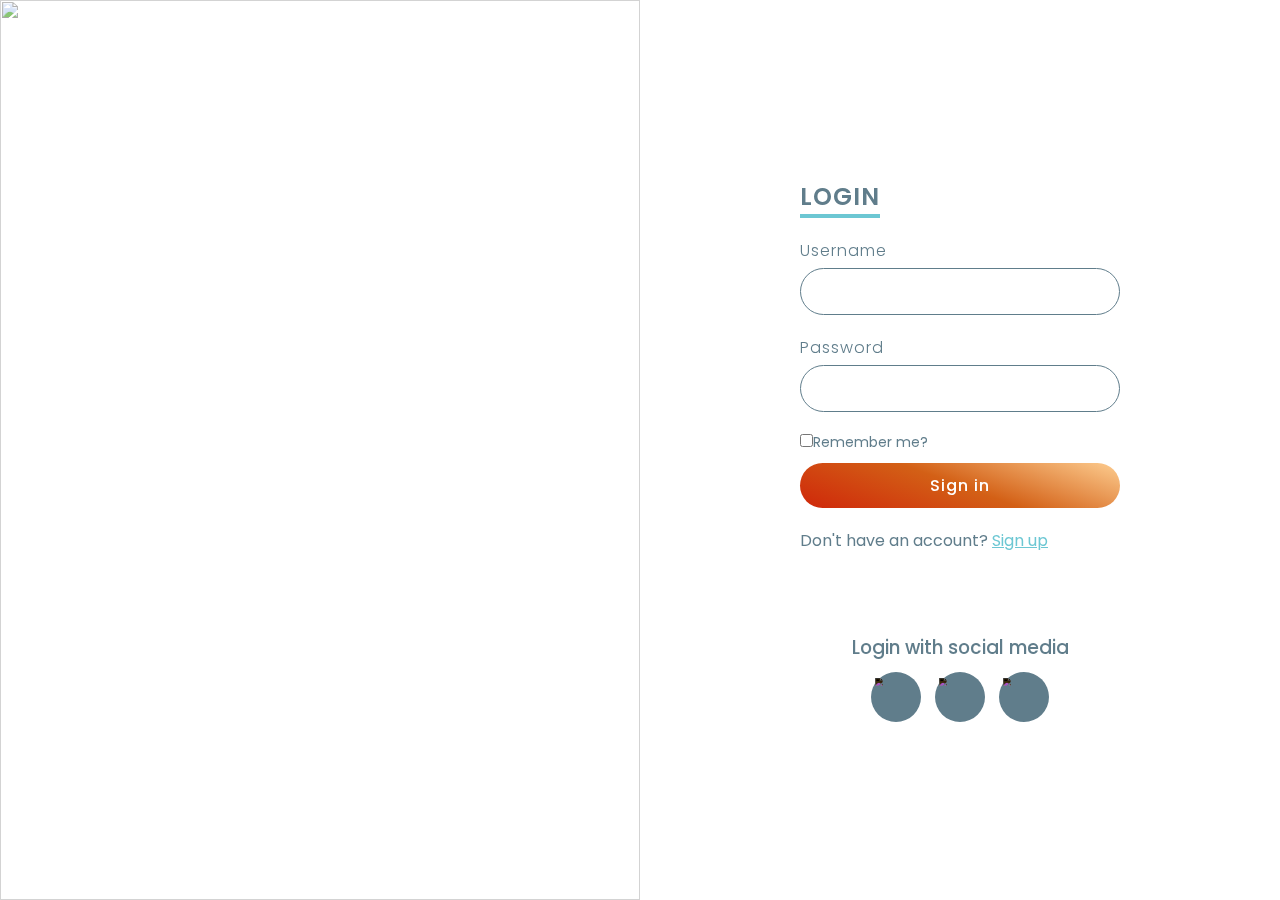
==== index.html @ d20ad7ce "Add files via upload" ====
<!DOCTYPE html>
<html lang="en">
<head>
    <meta charset="UTF-8">
    <meta http-equiv="X-UA-Compatible" content="IE=edge">
    <meta name="viewport" content="width=device-width, initial-scale=1.0">
    <title>FullScreen Responsive Login</title>
    <link rel="stylesheet" href="style.css">
</head>
<body>
    <section>
        <div class="imgBx">
            <img src="img/bg.jpg">
        </div>
        <div class="contentBx">
            <div class="formBx">
                <h2>Login</h2>
                <form action="">
                    <div class="inputBx">
                        <span>Username</span>
                        <input type="text">
                    </div>
                    <div class="inputBx">
                        <span>Password</span>
                        <input type="password">
                    </div>
                    <div class="remember">
                        <label><input type="checkbox">Remember me?</label>
                    </div>
                    <div class="inputBx">
                
                        <input type="submit" value="Sign in">
                    </div>
                    <div class="inputBx">
                        <p>Don't have an account? <a href="">Sign up</a></p>    
                    </div>
                </form>
                <h3>Login with social media</h3>
                <ul class="sci">
                    <li><img src="facebook.png"></li>
                    <li><img src="twitter.png"></li>
                    <li><img src="instagram.png"></li>
                </ul>
            </div>
        </div>
    </section>
</body>
</html>
---- style.css ----
@import url("https://fonts.googleapis.com/css?family=Poppins&display=swap");

* {
    margin: 0;
    padding: 0;
    box-sizing: border-box;
    font-family: 'Poppins', sans-serif;
}

section
{
    position: relative;
    width:100%;
    height: 100vh;
    display: flex;
}
section .imgBx{
    position: relative;
    width: 50%;
    height: 100%;
}
section .imgBx:before{

    content: '';
    position: absolute;
    top: 0;
    left: 0;
    width: 100%;
    height: 100%;
    /*background: linear-gradient(225deg,#e91e63,#03a9f4);*/
    z-index: 1;
    mix-blend-mode: screen;
}

section .imgBx img{
    position: absolute;
    top: 0;
    left: 0;
    width: 100%;
    height: 100%;
    opacity: 0.7;
    object-fit: cover;
}

section .contentBx {
    display: flex;
    justify-content: center;
    align-items: center;
    width: 50%;
    height: 100%;
}
section .contentBx .formBx{
    width: 50%;
}

section .contentBx .formBx h2{
    color: #607d8b;
    font-weight: 600;
    font-size: 1.5em;
    text-transform: uppercase;
    margin-bottom: 20px;
    border-bottom: 4px solid #6cc7d3;
    display: inline-block;
    letter-spacing: 1px;
}

section .contentBx .formBx .inputBx{
    margin-bottom: 20px;
}
section .contentBx .formBx .inputBx span{
    font-size: 16px;
    margin-bottom: 5px;
    display: inline-block;
    color: #607d8b;
    font-weight: 300;
    font-size: 16px;
    letter-spacing: 1px;
}

section .contentBx .formBx .inputBx input{
    width: 100%;
    padding: 10px 20px;
    outline: none;
    font-weight: 400;
    border: 1px solid #607d8b;
    font-size: 16px;
    letter-spacing: 1px;
    color: #607d8b;
    background: transparent;
    border-radius: 30px;
}
section .contentBx .formBx .inputBx input[type="submit"] {
/*    background: #ff4584;*/
	 /*background: linear-gradient(250deg, #009e96,#037c7c,#a6f7f0);*/
	 background: linear-gradient(200deg, #fdcd90,#d36016,#cf270a);

	 /*background: linear-gradient(250deg, #e34ebc,#a06bbb,#ecdaf4);*/
    color: #fff;
    outline: none;
    border: none;
    font-weight: 500;
    cursor: pointer;
}
section .contentBx .formBx .inputBx input[type="submit"]:hover {
    /*background: #f53677;*/
    background: linear-gradient(225deg, #5c6670,#54b2ba,#f5f2f3);
    
}

section .contentBx .formBx .remember {
    margin-bottom: 10px;
    color: #607d8b;
    font-weight: 400;
    font-size: 14px;
}

section .contentBx .formBx .inputBx p {
    color: #607d8b;
}

section .contentBx .formBx .inputBx p a {
    color: #6cc7d3;
}

section .contentBx .formBx h3 {
    color: #607d8b;
    text-align: center;
    margin: 80px 0 10px;
    font-weight: 500;
}


section .contentBx .formBx .sci {
    display: flex;
    justify-content: center;
    align-items: center;
}

section .contentBx .formBx .sci li {

    list-style: none;
    width: 50px;
    height: 50px;
    justify-content: center;
    align-items: center;
    background: #607d8b;
    border-radius: 50%;
    margin:  0 7px;
    cursor: pointer;
}

section .contentBx .formBx .sci li:hover {
    background: #ff4584;
}

section .contentBx .formBx .sci li img {
    transform: scale(0.5);
    filter: invert(1);
}

@media (max-width: 768px)
{
    section .imgBx {
        position: absolute;
        top: 0;
        left: 0;
        width: 100%;
        height: 100%;
    }

    section .contentBx {
        display: flex;
        justify-content: center;
        align-items: center;
        width: 100%;
        height: 100%;
        z-index: 1;
    }
    section .contentBx .formBx {
        width: 100%;
        padding: 40px;
        background: rgb(255 255 255/0.9);
        margin: 50px;
    }
    section .contentBx .formBx h3 {
        color: #607d8b;
        text-align: center;
        margin: 30px 0 10px;
        font-weight: 500;
    }
}
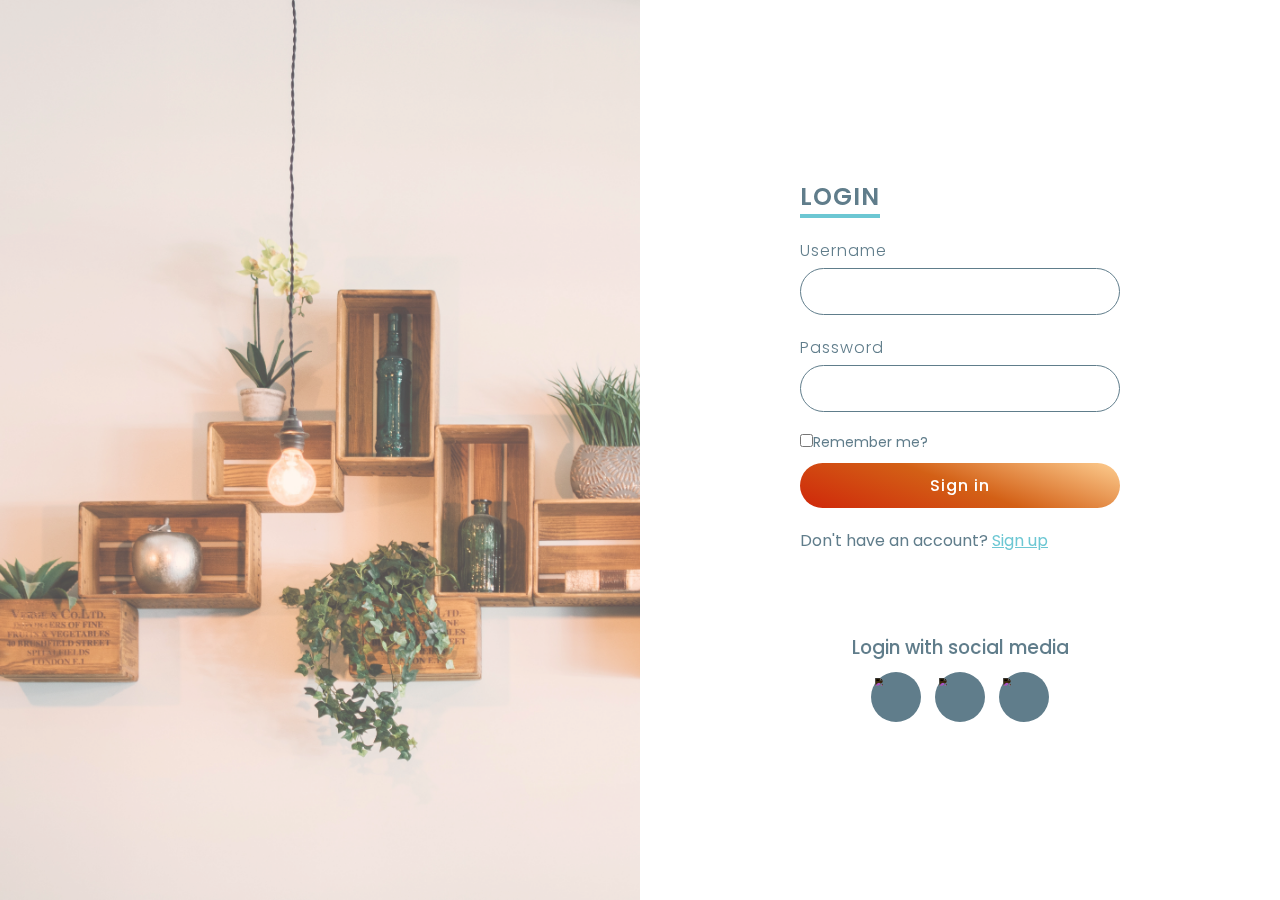
==== commit bdb268a2: "Update index.html" ====
--- a/index.html
+++ b/index.html
@@ -10,7 +10,7 @@
 <body>
     <section>
         <div class="imgBx">
-            <img src="img/bg.jpg">
+            <img src="/bg.jpg">
         </div>
         <div class="contentBx">
             <div class="formBx">
@@ -45,4 +45,4 @@
         </div>
     </section>
 </body>
-</html>+</html>
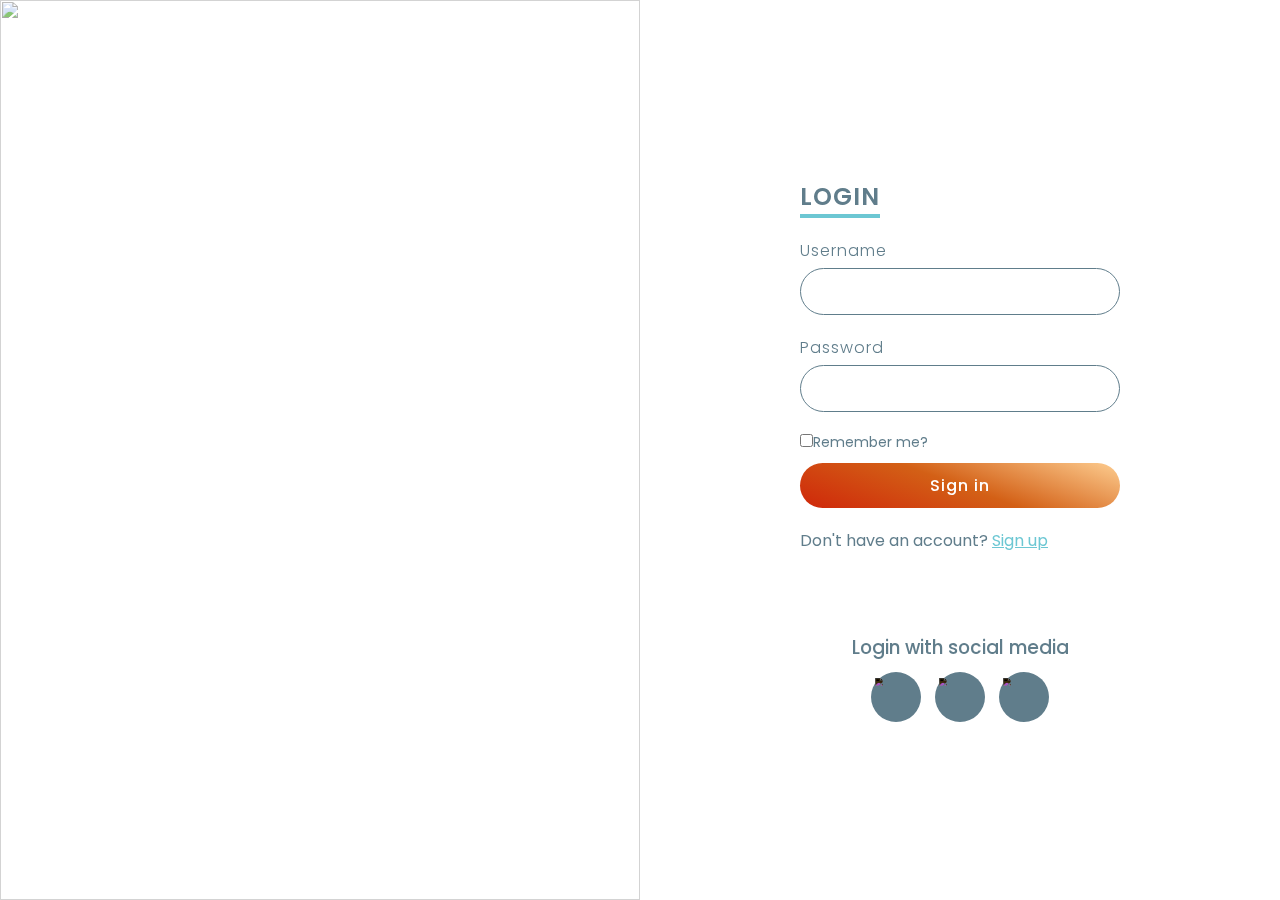
==== commit f6545bee: "Update index.html" ====
--- a/index.html
+++ b/index.html
@@ -10,7 +10,7 @@
 <body>
     <section>
         <div class="imgBx">
-            <img src="/bg.jpg">
+            <img src="/Car-Rental/bg.jpg">
         </div>
         <div class="contentBx">
             <div class="formBx">
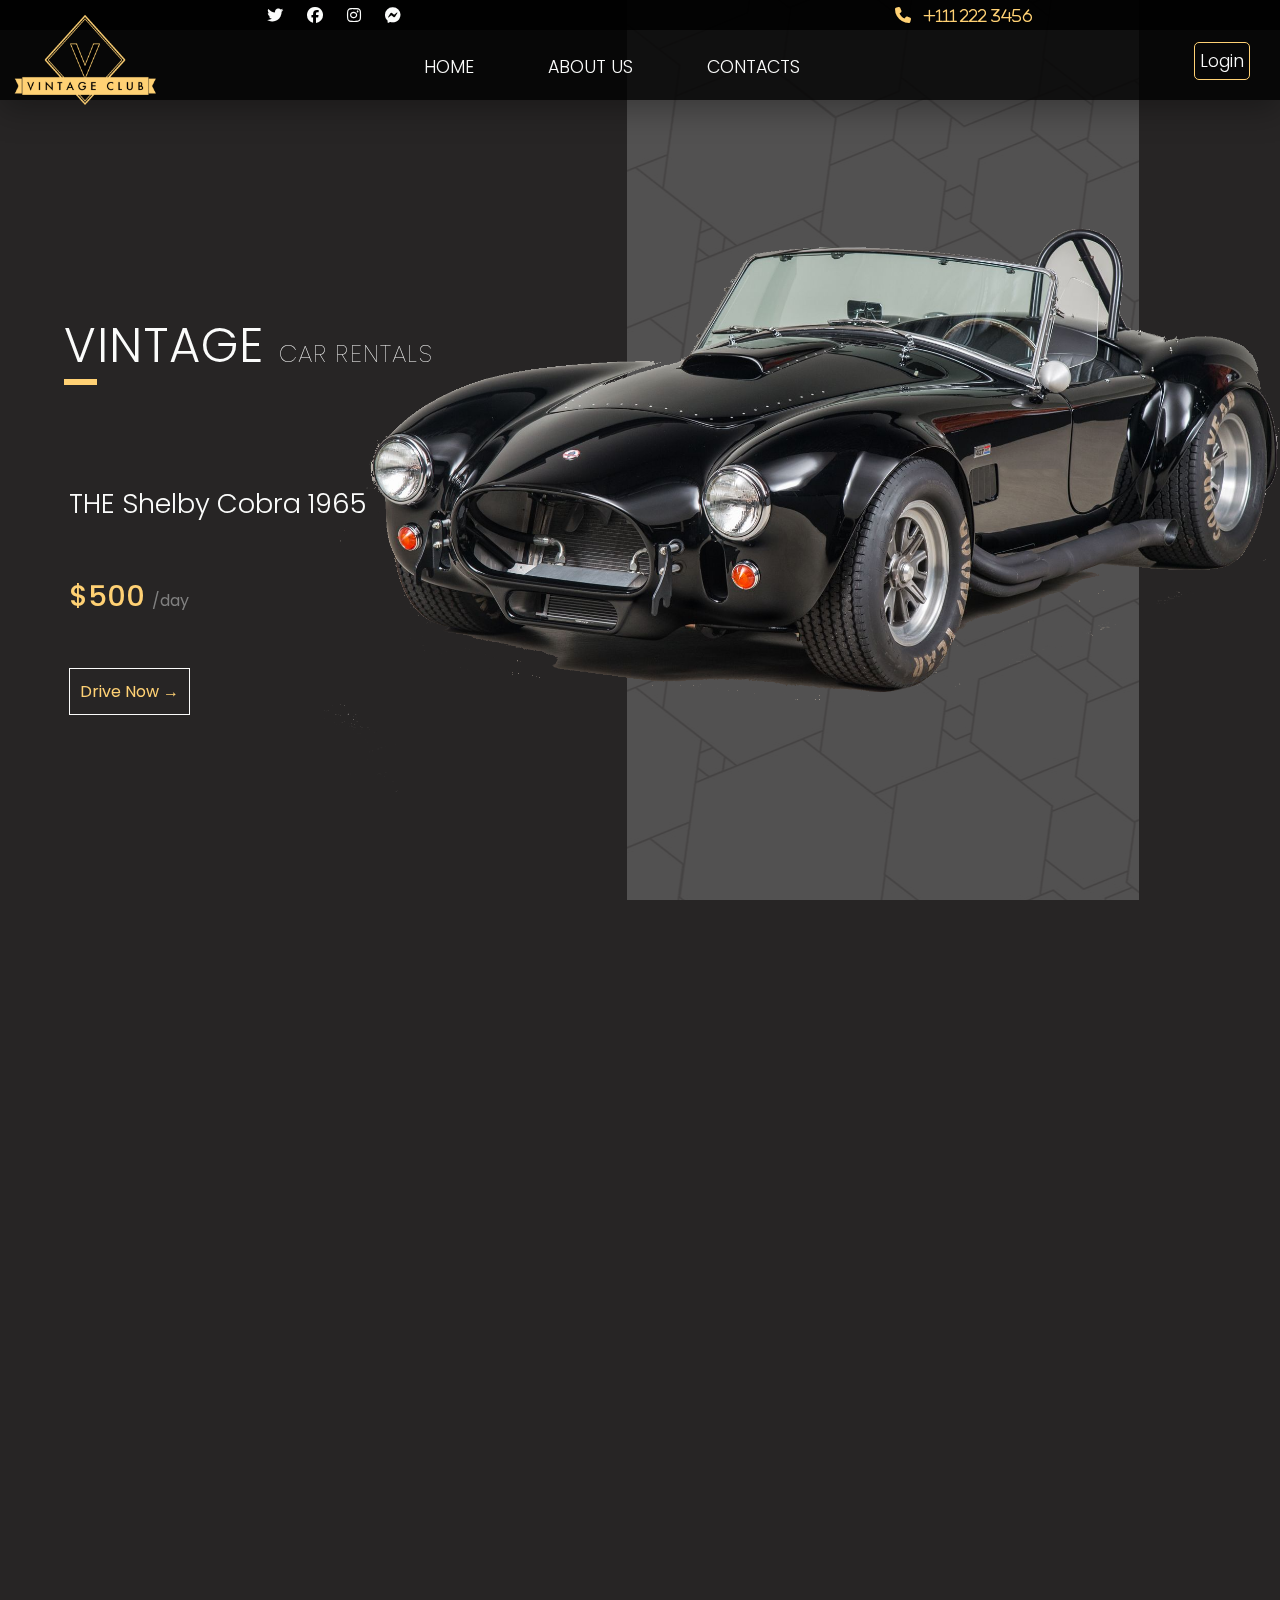
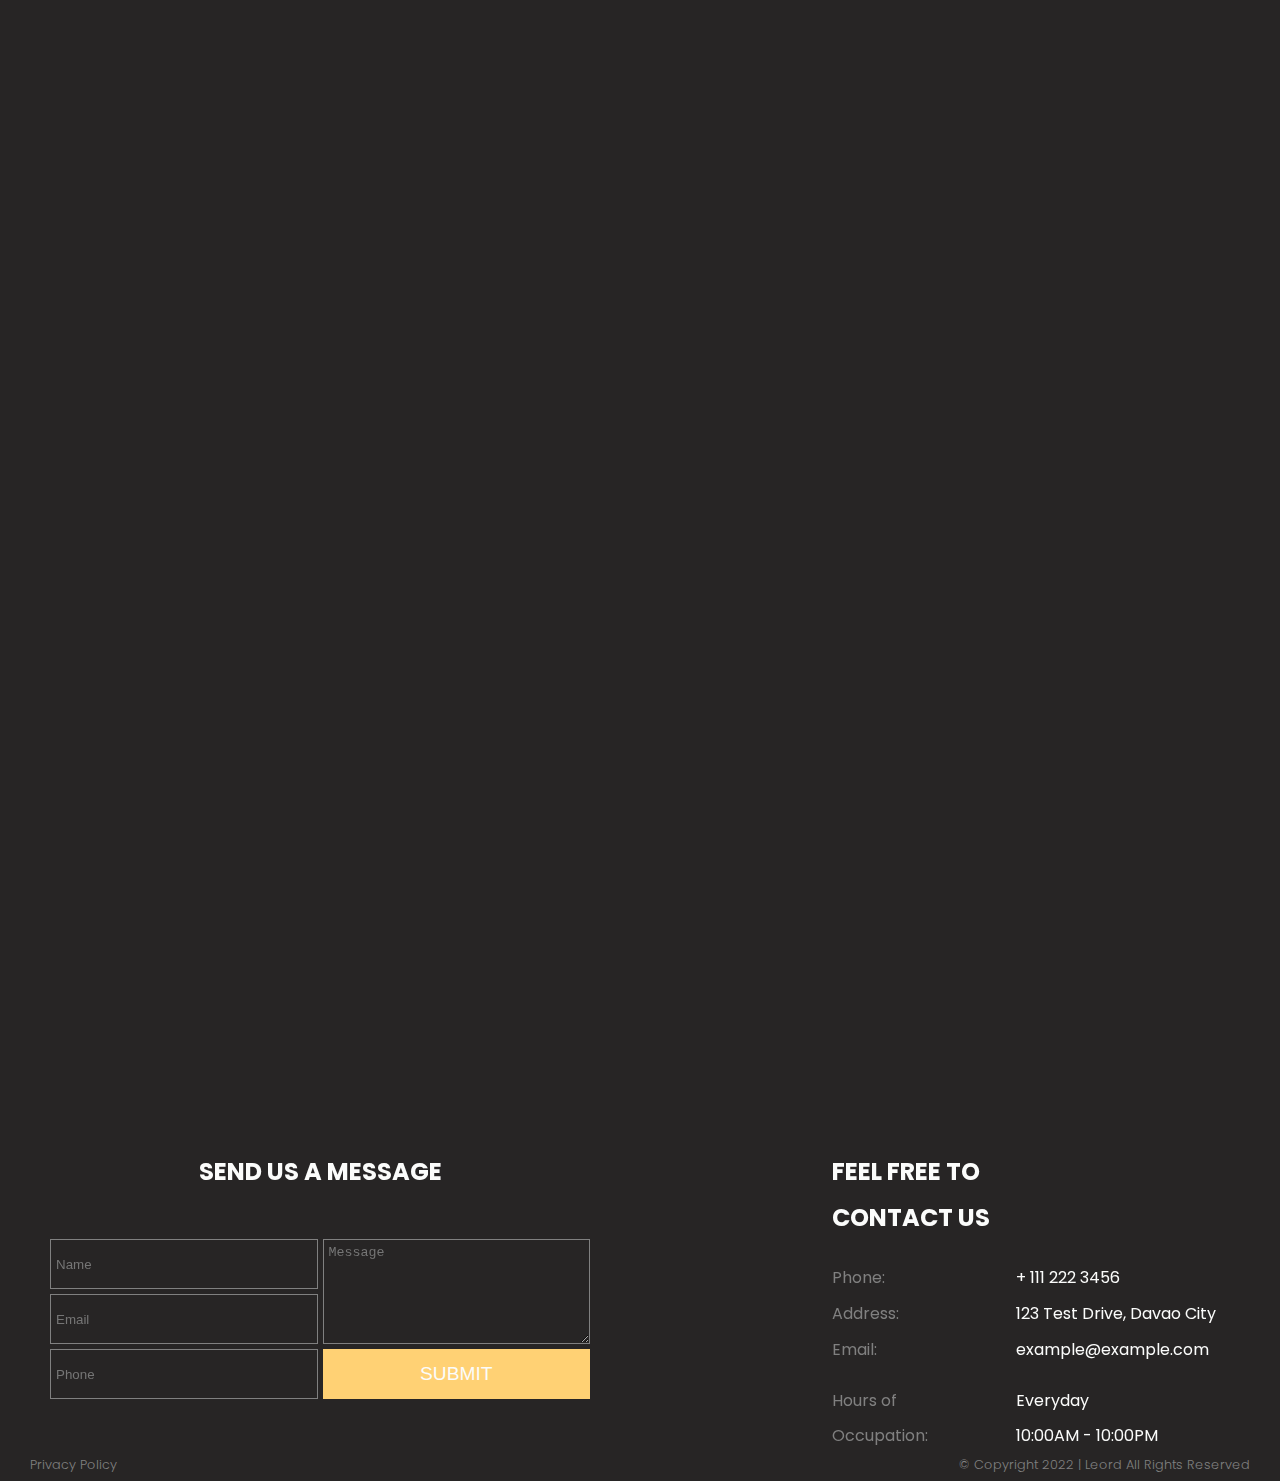
==== commit 5328e851: "My Car Rental Website" ====
--- a/index.html
+++ b/index.html
@@ -1,48 +1,279 @@
-<!DOCTYPE html>
-<html lang="en">
-<head>
-    <meta charset="UTF-8">
-    <meta http-equiv="X-UA-Compatible" content="IE=edge">
-    <meta name="viewport" content="width=device-width, initial-scale=1.0">
-    <title>FullScreen Responsive Login</title>
-    <link rel="stylesheet" href="style.css">
-</head>
-<body>
-    <section>
-        <div class="imgBx">
-            <img src="/Car-Rental/bg.jpg">
-        </div>
-        <div class="contentBx">
-            <div class="formBx">
-                <h2>Login</h2>
-                <form action="">
-                    <div class="inputBx">
-                        <span>Username</span>
-                        <input type="text">
-                    </div>
-                    <div class="inputBx">
-                        <span>Password</span>
-                        <input type="password">
-                    </div>
-                    <div class="remember">
-                        <label><input type="checkbox">Remember me?</label>
-                    </div>
-                    <div class="inputBx">
-                
-                        <input type="submit" value="Sign in">
-                    </div>
-                    <div class="inputBx">
-                        <p>Don't have an account? <a href="">Sign up</a></p>    
-                    </div>
-                </form>
-                <h3>Login with social media</h3>
-                <ul class="sci">
-                    <li><img src="facebook.png"></li>
-                    <li><img src="twitter.png"></li>
-                    <li><img src="instagram.png"></li>
-                </ul>
-            </div>
-        </div>
-    </section>
-</body>
-</html>
+<!DOCTYPE html>
+<html lang="en">
+<head>
+	<meta charset="UTF-8">
+	<meta name="viewport" content="width=device-width, initial-scale=1.0">
+	<title>Vintage Car Rentals</title>
+
+	<link rel="stylesheet" href="https://cdnjs.cloudflare.com/ajax/libs/font-awesome/6.1.1/css/all.min.css">
+	 <!-- Link Swiper's CSS -->
+	 <link
+	 rel="stylesheet"
+	 href="https://unpkg.com/swiper/swiper-bundle.min.css"
+   />
+   <link rel="stylesheet" href="https://unpkg.com/aos@next/dist/aos.css" />
+
+	<link rel="stylesheet" href="css/style.css">
+</head>
+<body>
+	
+	<header>
+		<div class="brand"></div>
+		<div class="toggle"></div>
+		<nav class="navigation">
+			
+			<ul>
+				<li><a href="#hero">Home</a></li>
+				<!-- <li><a href="#">Garage</a></li> -->
+				<li><a href="#about">About Us</a></li>
+				<!-- <li><a href="#">FAQ</a></li> -->
+				<li><a href="#contact">Contacts</a></li>
+				
+				<li ><a href="#">Login</a></li>
+				
+				<div class="social">
+					<a href="#">
+						<i class="fab fa-twitter"></i>
+					</a>
+					<a href="#">
+						<i class="fab fa-facebook"></i>
+					</a>
+					<a href="#">
+						<i class="fab fa-instagram"></i>
+					</a>
+					<a href="#">
+						<i class="fab fa-facebook-messenger"></i>
+					</a>
+				</div>
+				<div class="contact-bar"> 
+					<i class="fas fa-phone">+111 222 3456</i>
+				</div>
+				
+			</ul>
+			
+		</nav>
+		<div class="login">
+			<a href="">Login</a>
+		</div>
+		<div class="contact-nav">
+			
+			<span>
+				<a href="#">
+					<i class="fab fa-twitter fa-2x"></i>
+				</a>
+				<a href="#">
+					<i class="fab fa-facebook fa-2x"></i>
+				</a>
+				<a href="#">
+					<i class="fab fa-instagram fa-2x"></i>
+				</a>
+				<a href="#">
+					<i class="fab fa-facebook-messenger"></i>
+				</a>
+			</span>
+			<i class="fas fa-phone"> <h6>&nbsp; +111 222 3456</h6></i>
+		</div>
+		<div class="hero" id="hero">
+			<div class="imgBx">
+				<img src="./img/Shelby_Cobra-2-no_bg.png" alt="">
+			</div>
+			<div class="msg-container">
+				<h2>intage <span> car Rentals </span></h2>
+			</div>
+			<div class="label-container">
+				<h5>THE Shelby Cobra 1965</h5>
+				<h4>$500 <span>/day</span></h4>
+				<a href="#">
+				<p>Drive Now &rarr;</p>
+				</a>
+			</div>
+
+		</div>
+
+	</header>
+
+
+	<section>
+	
+	<div class="section-title" >
+		<h1 data-aos="fade-left">Featured Cars</h1>
+
+		<!-- <h3 data-aos="fade-right">View All Cars</h3> -->
+	</div>	
+		
+	<div class="swiper mySwiper" data-aos="slide-left">
+		<div class="swiper-wrapper">
+			<div class="swiper-slide">
+				<img src="./img/Jaguar_Type_E_no_bg1.png">
+				<div class="card-content">
+					<h2>Jaguar</h2>
+					<h4>Type E 1969</h4>
+					<div class="card-details">
+						<p>5,000<span>/day</span></p>
+						<p>Drive now &rarr;</p>
+					</div>	
+				</div>
+			</div>
+		
+			<div class="swiper-slide">
+				<img src="./img/1962_Ferrari_250_GTO_no_bg.png">
+				<div class="card-content">
+					<h2>Ferrari</h2>
+					<h4>1962 250 GTO</h4>
+					<div class="card-details">
+						<p>10,000<span>/day</span></p>
+						<p>Drive now &rarr;</p>
+					</div>	
+				</div>
+			</div>
+		
+			<div class="swiper-slide">
+				<img src="./img/Shelby_Cobra-2-no_bg.png">
+				<div class="card-content">
+					<h2>Shelby</h2>
+					<h4>Cobra</h4>
+					<div class="card-details">
+						<p>15,000<span>/day</span></p>
+						<p>Drive now &rarr;</p>
+					</div>	
+				</div>
+			</div>
+			<div class="swiper-slide">
+				<img src="./img/Lamborghini_Miura_no_bg.png">
+				<div class="card-content">
+					<h2>Lamborghini</h2>
+					<h4>Miura</h4>
+					<div class="card-details">
+						<p>20,000<span>/day</span></p>
+						<p>Drive now &rarr;</p>
+					</div>	
+				</div>
+			</div>
+		
+			<div class="swiper-slide">
+				<img src="./img/1972 DeTomaso  Pantera GTS.png">
+				<div class="card-content">
+					<h2>DeTomaso Pantera</h2>
+					<h4>1972 GTS</h4>
+					<div class="card-details">
+						<p>10,000<span>/day</span></p>
+						<p>Drive now &rarr;</p>
+					</div>	
+				</div>
+			</div>
+		
+			<div class="swiper-slide">
+				<img src="./img/Cizeta-Moroder V16T_no_bg.png">
+				<div class="card-content">
+					<h2>Cizeta Moroder</h2>
+					<h4>V16T</h4>
+					<div class="card-details">
+						<p>15,000<span>/day</span></p>
+						<p>Drive now &rarr;</p>
+					</div>	
+				</div>
+			</div>
+		</div>	
+		<div class="swiper-pagination" style="opacity: 0.2;"></div>
+	</div>
+
+
+	<!-- ABOUT US -->
+
+	<div class="about-section" id="about">
+
+		<div class="left" data-aos="fade-left">
+			<img src="./img/details/Shelby-Cobra-Front.jfif" >
+			<div class="services-container" data-aos="fade-in">
+				<h2> Vintage Car Rentals</h2>
+				<p>Are you looking for a vintage car to rent?</p>
+				<p>Get in touch with Vintage Club.</p>
+				<p>Lorem ipsum dolor sit amet consectetur adipisicing elit. Cupiditate, ipsam.</p>
+
+				<div class="services" data-aos="slide-right">
+					<span><i class="fas fa-tachometer-alt"></i><p>Unlimited Mileage</p></span>
+					<span><i class="fa fa-map-marker" ></i><p>Pick up Service</p></span>
+					<span><i class="fas fa-shipping-fast"></i><p>Delivery to Door</p></span>
+				</div>
+			</div>
+		</div>
+		<div class="right" data-aos="fade-right">
+			<img src="./img/details/Shelby-Cobra-interior (2).jfif">
+		</div>
+		
+
+	</div>
+
+	<div class="mapBox" data-aos="fade-out">
+		<iframe src="https://www.google.com/maps/embed?pb=!1m18!1m12!1m3!1d3959.406914951814!2d125.61196806961323!3d7.078733466030986!2m3!1f0!2f0!3f0!3m2!1i1024!2i768!4f13.1!3m3!1m2!1s0x32f96da196206f5f%3A0x59abacbdd0320e1c!2sGaisano%20Mall%20of%20Davao!5e0!3m2!1sen!2sph!4v1653023138999!5m2!1sen!2sph" width="600" height="450" style="border:0;" allowfullscreen="" loading="lazy" referrerpolicy="no-referrer-when-downgrade"></iframe>
+
+	</div>
+	<div class="contact-section" id="contact">
+
+		
+		<div class="section-contact__1" data-aos="slide-left">
+			<h3>Feel Free to </h3>
+			<h3>Contact Us</h3>
+			
+			<p id="p1">Phone:</p> <span id="span1">+ 111 222 3456</span>
+			<p id="p2">Address: </p><span id="span2">123 Test Drive, Davao City</span>
+			<p id="p3">Email: </p><span id="span3">example@example.com</span>
+			<p id="p4">Hours of </p><span id="span4">Everyday</span>
+			<p id="p5">Occupation: </p><span id="span5">10:00AM - 10:00PM</span>
+		</div>
+		<div class="section-contact__2" data-aos="slide-right">
+			<h2>Send us a message</h2>
+			<form>
+				<input type="text" name="name" class="name" placeholder="Name">
+				<input type="email" name="email" class="email" placeholder="Email">
+				<input type="text" name="phone" class="phone" placeholder="Phone">
+				<textarea name="message" class="message" placeholder="Message"></textarea>
+				<button class="btn">Submit</button>
+			</form>
+		</div>
+	</div>
+	</section>
+
+
+	<footer>
+		<h3>Privacy Policy</h3>
+		<h2>&copy; Copyright 2022 | Leord All Rights Reserved</h2>
+
+	</footer>
+<script src="js/script.js" defer></script>
+<script src="https://unpkg.com/aos@next/dist/aos.js"></script>
+
+ <!-- Swiper JS -->
+ <script src="https://unpkg.com/swiper/swiper-bundle.min.js"></script>
+
+ <!-- Initialize Swiper -->
+ <script>
+	var swiper = new Swiper(".mySwiper", {
+	  effect: "coverflow",
+	  grabCursor: true,
+	  centeredSlides: true,
+	  slidesPerView: "auto",
+	  coverflowEffect: {
+		rotate: 20,
+		stretch: 0,
+		depth: 200,
+		modifier: 1,
+		slideShadows: true,
+	  },
+	  loop: true,
+	  autoplay: {
+		delay: 2500,
+		disableOnInteraction: false,
+	  },
+	  pagination: {
+		el: ".swiper-pagination",
+	  },
+	});
+
+	AOS.init({
+		duration: 1000,
+		once: true,
+	});
+  </script>
+</body>
+</html>--- a/css/style.css
+++ b/css/style.css
@@ -0,0 +1,1115 @@
+@import url('https://fonts.googleapis.com/css?family=Poppins:200,300,400,500,600,700,800,900&display=swap');
+
+:root {
+	--primary-color : ;
+	--secondary-color: #ffd174;
+	--text-color: #fbfcfb ;
+	--background-color: #272525 ;
+	--container-color: #010303;
+}
+
+* {
+	margin: 0;
+	padding: 0;
+	box-sizing: border-box;
+	scroll-behavior: smooth;
+}
+
+body {
+	font-family: 'Poppins', sans-serif;
+	background: var(--background-color);
+	color: var(--text-color);
+	/* min-height: calc(100vh-5vh); */
+	
+
+}
+.brand {
+	cursor: pointer;
+	position: fixed;
+	top: 0;
+	left: 0;
+	padding: 0 1em;
+	background: url('../img/logo__4.png');
+	background-position: center;
+	background-repeat: no-repeat;
+	background-size: 170px;
+	height: 105px;
+	width: 170px;
+	z-index: 99;
+}
+.toggle {
+	cursor: pointer;
+	position: fixed;
+	visibility: hidden;
+	top: 0;
+	right: 0;
+	width: 45px;
+	height: 45px;
+	background:  url('../img/menu.png');
+	background-size: 25px;
+	background-position: center;
+	background-repeat: no-repeat;
+	z-index: 99;
+	padding: 20px;
+}
+.toggle:hover {
+	transform: scale(0.8);
+}
+.toggle.active {
+	
+	background: url('../img/close.png');
+	background-size: 18px;
+	background-position: center;
+	background-repeat: no-repeat;
+}
+
+.contact-nav {
+	z-index: 25;
+	position: fixed;
+	top: 0;
+	left: 0;
+	width: 100%;
+	height: 30px;
+	display: flex;
+	justify-content: space-around;
+	align-items: center;
+	/* background: var(--secondary-color); */
+	background: rgba(0, 0, 0, 0.8);
+}
+
+.contact-nav i {
+	font-size: 1rem;
+	color: var(--secondary-color);
+}
+.contact-nav i h6 {
+	display: inline-block;
+	font-size: 0.9rem;
+	font-weight: 300;
+}
+.contact-nav span a {
+	margin-left: 20px;
+	text-decoration: none;
+	
+}
+.contact-nav span a i {
+	color: var(--text-color);
+}
+.contact-nav span a i:hover {
+	color: var(--secondary-color);
+}
+.navigation {
+	position: fixed;
+	top: 0;
+	left: 0;
+	width: 100%;
+	/* width: 100%; */
+	height: 100px;
+	box-shadow: 0 10px 30px rgba(0, 0, 0, 0.3);
+	background: rgba(0, 0, 0, 0.8);
+	z-index: 25;
+	display: flex;
+	justify-content: space-around;	
+	align-items: flex-end;
+	padding-bottom: 20px;
+	text-transform: uppercase;
+	
+	
+}
+
+.login {
+	position: fixed;
+	top: 0;
+	right: 0;
+	width: 10rem;
+	/* width: 100%; */
+	height: 100px;
+
+	z-index: 25;
+	display: flex;
+	justify-content: flex-end;	
+	align-items: flex-end;
+	padding-bottom: 20px;
+	
+	
+}
+.login a{
+	color: var(--text-color);
+	text-decoration: none;
+	font-size: 1.1rem;
+	font-weight: 300;
+	margin-right: 30px;
+	border: 1px solid var(--secondary-color);
+	padding: 5px;
+	border-radius: 5px;
+}
+.login a:hover{
+	color: var(--secondary-color);
+	transform: scale(0.9);
+	border-color: var(--text-color);		
+}
+
+.navigation ul{
+	position: relative;
+	
+}
+.navigation ul li {
+	position: relative;
+	list-style: none;
+	
+	display: inline-block;
+}
+.navigation ul li:nth-child(4) {
+	visibility: hidden;
+}
+
+.navigation ul li a {
+	font-size: 1.1rem;
+	color: var(--text-color);
+	text-decoration: none;
+	font-weight: 300;
+	margin-left: 70px;
+}
+.navigation ul li a:hover {
+	color: var(--secondary-color);
+}
+
+.navigation .contact-bar {
+	visibility: hidden;
+	text-align: center;
+	display: none;
+}
+.navigation .social  {
+	display: none;
+	
+}
+.navigation .social a {
+	
+	position: relative;
+	font-size: 1.5rem;
+	padding: 10px;
+	text-decoration: none;
+	color: var(--text-color);
+}
+
+.navigation .social a:hover{
+	color: var(--secondary-color);
+	text-decoration: none;
+}
+.hero {
+	display: flex;
+	justify-content: center;
+	align-items: center;
+	position: relative;
+	top: 0;
+	left: 0;
+	width: 100%;
+	height: 100vh;
+	overflow: hidden;
+	
+	
+}
+.hero .imgBx {
+	position: absolute;
+	display: flex;
+	flex-direction: column;
+	justify-content: flex-end;
+	align-items: flex-end;
+	bottom: 10%;
+	left: 25%;
+	width: 80%;
+	height: 80%;
+	
+	
+}
+
+.hero .imgBx::before {
+	content: '';
+    position: absolute;
+    top: -100px;
+    right: 20%;
+    width: 50%;
+    height: 130%;
+	background: url('/img/hero-bg.jfif');
+	background-position: center;
+	object-fit: contain;
+	opacity: 0.2; 
+	/* transform: rotate(130deg);  */
+	
+	/* z-index: 1; */
+	mix-blend-mode: screen;
+}
+
+
+.hero .imgBx img {
+
+	
+	position: relative;
+    top: 0;
+    right: 0;
+    width: 100%;
+	min-height: 100%;
+    object-fit: contain;
+	z-index: 5;
+	/* aspect-ratio: 1.5/1; */
+
+
+
+}
+
+.hero .msg-container {
+	position: absolute;
+	display: flex;
+	justify-content: flex-start;
+	align-items: center;
+	margin-left: 10%;
+	margin-top: 15%;
+	width: 100%;
+	height: 100%;
+	/* background: rgba(0, 0, 0, 0.3); */
+	z-index: 1;
+}
+.hero .msg-container h2::before{
+
+	content: 'V';
+	font-size: 3rem;
+	font-weight: 300;
+	margin-bottom: 25rem;
+	text-transform: uppercase;
+	border-bottom: 6px solid var(--secondary-color);
+	letter-spacing: 1.2px;
+
+}
+.hero .msg-container h2{
+
+	font-size: 3rem;
+	font-weight: 300;
+	margin-bottom: 25rem;
+	text-transform: uppercase;
+	letter-spacing: 1.2px;
+
+}
+.hero .msg-container h2 span {
+	font-size: 1.5rem;
+	font-weight: 100;
+}
+.hero .label-container {
+	position: absolute;
+	z-index: 20;
+	left: 0;
+	margin-left: 4rem;
+	padding: 5px;
+	bottom: 20%;
+	width: 40%;
+	display: flex;
+	flex-direction: column;
+	gap: 50px;
+	justify-content: space-between;
+	align-items: flex-start;
+}
+.hero .label-container h5 {
+	font-size: 1.7rem;
+	font-weight: 300;
+}
+.hero .label-container h4 {
+	color: var(--secondary-color);
+	font-size: 1.8rem;
+	font-weight: 500;
+}
+.hero .label-container h4 span {
+	font-weight: 400;
+	color: gray;
+	font-size: 1rem;
+}
+
+.hero .label-container a {
+	text-decoration: none;
+	color: var(--secondary-color);
+	font-size: 1rem;
+	border: 1px solid var(--text-color);
+	padding: 10px;
+}
+.hero .label-container a:hover {
+	color: var(--text-color);
+	border-color: var(--secondary-color);
+	transform: scale(0.9);
+}
+.section-title {
+	display: flex;
+	margin: 0 20px 40px 20px;
+	justify-content: space-between;
+}
+
+.section-title h1 {
+	text-transform: uppercase;
+	font-size: 1.8rem;
+}
+.section-title h3 {
+	font-weight: 300;
+	padding: 20px;
+	border: 1px solid var(--secondary-color);
+	cursor: pointer;
+
+}
+.section-title h3:hover {
+	transform: scale(0.9);
+}
+
+ /* CARDS-slider */
+.swiper {
+
+	position: relative;
+	margin-top: 5rem;
+	width: 100%;
+	height: 300px;
+	display: flex;
+	justify-content: center;
+	align-items: center;
+	gap: 10px;
+	/* flex-wrap: nowrap; */
+	padding: 2em 2em;
+	
+	overflow: hidden;
+}
+
+.swiper-slide{
+
+	width: 300px;
+	height: 100%;
+	/* background: #201e1e; */
+	border-radius: 10px;
+	box-shadow: rgba(0, 0, 0, 0.35) 0px 5px 15px;
+
+	display: flex;
+	flex-direction: column;
+	justify-content: center;
+	
+
+}
+
+.swiper-slide img {
+	padding: 10px 10px 0px;
+	width: 100%;
+	height: 66.50%;
+	opacity: 0.8;
+	object-fit: contain;
+	
+
+}
+
+.swiper-slide .card-content {
+	/* background: #ffd174; */
+	width: inherit;
+	display: flex;
+	align-items: center;
+	justify-content: center;
+	flex-direction: column;	
+	cursor: pointer;
+	
+}
+.swiper-slide .card-content h2,
+.swiper-slide .card-content h4 {
+	font-weight: 400;
+	
+}
+.swiper-slide .card-content h4 {
+	color: gray;
+}
+
+.swiper-slide .card-content .card-details{
+	position: relative;
+	bottom: 0;
+	width: inherit;
+	display: flex;
+	justify-content: space-between;
+	padding: 0 20px 0;
+	color: var(--secondary-color);
+}
+.swiper-slide .card-content .card-details p span {
+	color: gray;
+}
+
+.swiper-slide .card-content h2:hover,
+.swiper-slide .card-content h4:hover {
+	color: var(--secondary-color);
+}
+.swiper-slide .card-content p:hover {
+	color: var(--text-color);
+}
+
+
+
+/* about us section */
+.about-section {
+	position: relative;
+	width: 100%;
+	left: 0%;
+	margin-top: 5rem;
+	display: flex;
+	justify-content: flex-start;
+	align-items: flex-start;
+
+	overflow: hidden;
+}
+
+.about-section .left {
+	position: relative;
+	top: 0;
+	left: 0;
+	width: 60%;
+	
+	margin: 0;
+	
+}
+.about-section .left img {
+	position: relative;
+	top: 0;
+	left: 0;
+	min-width: 100%;
+	max-height: 350px;
+	object-fit: cover;
+}
+.about-section .left .services-container {
+	margin-left: 20%;
+	margin-top: 5rem;
+}
+.about-section .left .services-container h2 {
+	text-transform: uppercase;
+	font-size: 1.5rem;
+	font-weight: 600;
+	margin-bottom: 20px;
+	
+}
+.about-section .left .services-container p {
+	color: gray;
+	line-height: 2rem;
+}
+.about-section .left .services-container .services {
+	margin-top: 30px;
+	display: flex;
+	justify-content: center;
+	
+}
+.about-section .left .services-container .services span {
+	color: var(--text-color);
+	text-transform: uppercase;
+	display: grid;
+	grid-template-columns: repeat(3, 0.7fr);
+
+	
+	
+}
+.about-section .left .services-container .services span i {
+	color: gray;
+	display: inline-block;
+	margin-top: 20px;
+	font-size: 2rem;
+	
+}
+.about-section .left .services-container .services span p {
+	display: inline-block;
+	color: var(--text-color);
+	font-weight: 500;
+}
+.about-section .right {
+	position: relative;
+	display: inline-block;
+	width: 40%;
+}
+.about-section .right img {
+	min-width: 100%;
+	max-height: 100%;
+	object-fit: cover;
+	opacity: 0.8;
+}
+
+/* contact section */
+
+.mapBox {
+	margin-top: 7rem;
+	position: relative;
+	width: 100%;
+	height: 400px;
+	
+	
+}
+
+.mapBox iframe {
+	width: 100%;
+	height: 100%;
+}
+
+
+
+.contact-section {
+	
+	position: relative;
+	width: 100%;
+	margin: 0;
+	display: flex;
+	justify-content: flex-start;
+}
+
+.contact-section .section-contact__1 {
+	margin-top: 4rem;
+	position: relative;
+	left: 0;
+	width: 50%;
+	padding-left: 15%;
+	display: grid;
+	grid-template-areas: 
+	'header1 header'
+	'header2 header'
+	'data1 data2'
+	'data3 data4'
+	'data5 data6'
+	'data7 data8'
+	'data9 data10';
+	grid-template-columns: 0.7fr 1fr;
+	row-gap: 10px;
+}
+.contact-section .section-contact__1 h3 {
+	font-size: 1.5rem;
+	text-transform: uppercase;
+	font-weight: 700;
+	grid-area: header1;
+}
+.contact-section .section-contact__1 h3:nth-child(2) {
+
+	grid-area: header2;
+	margin-bottom: 20px;
+}
+.contact-section .section-contact__1 p {
+	font-size: 1rem;
+	color: gray;
+	
+	
+}
+.contact-section .section-contact__1  span {
+	color: var(--text-color);
+	
+	text-align: justify;
+	
+}
+.contact-section .section-contact__1  #p1 {
+	grid-area: data1;
+}
+.contact-section .section-contact__1   #span1 {
+	grid-area: data2;
+}
+.contact-section .section-contact__1  #p2 {
+	grid-area: data3;
+}
+.contact-section .section-contact__1  #span2 {
+	grid-area: data4;
+}
+.contact-section .section-contact__1 #p3 {
+	grid-area: data5;
+}
+.contact-section .section-contact__1  #span3 {
+	grid-area: data6;
+}
+.contact-section .section-contact__1 #p4 {
+	grid-area: data7;
+	margin-top: 15px;
+}
+.contact-section .section-contact__1  #span4 {
+	grid-area: data8;
+	margin-top: 15px;
+}
+.contact-section .section-contact__1 #p5 {
+	grid-area: data9;
+}
+.contact-section .section-contact__1  #span5 {
+	grid-area: data10;
+}
+.contact-section .section-contact__2 {
+	margin-top: 4rem;
+	position: relative;
+	width: 50%;
+
+}
+
+.contact-section .section-contact__2 form {
+	width: 100%;
+	display: grid;
+	padding: 50px;
+	grid-template-areas: 
+	'a message'
+	'b message'
+	'c btn';
+	grid-template-columns: repeat(2, 0.8fr);
+	grid-template-rows: repeat(3, 50px);
+	gap: 5px;
+	
+
+}
+.contact-section .section-contact__2  h2 {
+	text-transform: uppercase;
+	text-align: center;
+	font-weight: 700;
+}
+.contact-section .section-contact__2 form input {
+	background: none;
+	color: gray;
+	height: 100%;
+	width: 100%;
+	border: 1px solid gray;
+	padding: 5px;
+	display: block;
+	margin-bottom: 5px;
+}
+.contact-section .section-contact__2  form textarea {
+	background: none;
+	color: gray;
+	height: 100%;
+	width: 100%;
+	border: 1px solid gray;
+	padding: 5px;
+	display: inline;
+}
+.contact-section .section-contact__2 form .name {
+	grid-area: a;
+}
+.contact-section .section-contact__2 form .email {
+	grid-area: b;
+}
+.contact-section .section-contact__2 form .phone {
+	grid-area: c;
+}
+.contact-section .section-contact__2 form .message {
+	grid-area: message;
+}
+.contact-section .section-contact__2 form .btn {
+	grid-area: btn;
+	background: var(--secondary-color);
+	outline: none;
+	border: none;
+	color: var(--text-color);
+	font-size: 1.2rem;
+	text-transform: uppercase;
+	cursor: pointer;
+}
+.contact-section .section-contact__2 form .btn:hover {
+	background: #e2b65d;
+}
+
+
+
+
+/* --- - -- -DETAILS PAGE---- - - - - - */
+main {
+	min-height: calc(100vh - 5vh);
+	display: flex;
+	justify-content: center;
+	align-items: center;
+	margin: 0;
+	overflow: hidden;
+}
+
+main .details__left {
+	
+	position: relative;
+	width: 40%;
+	left: 0;
+	height: 100%;
+	padding: 2rem 2rem;
+	
+}
+
+main .details__left h3 {
+	margin-top: 7.5rem;
+	text-transform: uppercase;
+	font-size: 2rem;
+	font-weight: 700;
+	margin-bottom: 1rem;
+}
+
+main .details__left img {
+	display: none;
+}
+main .details__left h4 {
+	color: var(--secondary-color);
+	font-size: 1.5rem;
+	font-weight: 700;
+	margin-bottom: 1rem;
+}
+main .details__left h4 span {
+	color: gray;
+	font-size: 1rem;
+	font-weight: 400;
+}
+
+main .details__left .details__left__wrapper {
+	width: 100%;
+	display: flex;
+	justify-content: center;
+	align-items: center;
+}
+main .details__left .p__left {
+	position: relative;
+	width: 40%;
+	left: 0;
+}
+main .details__left .p__left p {
+	color: gray;
+}
+main .details__left .p__right {
+	position: relative;
+	width: 60%;
+}
+main .details__left .p__right p {
+	color: var(--text-color);
+}
+main .details__left form {
+	position: relative;
+	width: 100%;
+	display: flex;
+	flex-direction: column;
+	padding-right: 5rem;
+	gap: 0.7rem;
+	margin-top: 1.5rem;
+}
+main .details__left form input {
+	background: none;
+	width: 100%;
+	max-height: 50px;
+	padding: 1rem;
+	color: gray;
+	border: 1px solid gray;
+	
+}
+
+main .details__left form span {
+	position: relative;
+	display: flex;
+	justify-content: flex-start;
+	align-items: center;
+}
+
+main .details__left form span label {
+	width: 35%;
+	color: gray;
+	font-size: 0.9rem;
+}
+main .details__left form .btn {
+	cursor: pointer;
+	height: 50px;
+	background:#ffd174;
+	border: none;
+	color: gray;
+	text-transform: uppercase;
+	font-size: 1rem;
+	font-weight: 700;
+}
+main .details__left form .btn:hover {
+	background: #e2b65d;
+}
+main .details__right {
+	position: relative;
+	width: 60%;
+	height: 100%;
+	
+
+}
+main .details__right .img_front  {
+	margin-top: 5rem;
+	position: relative;
+	width: 100%;
+	height: 400px;
+	object-fit: cover;
+}
+
+main .details__right span {
+	position: relative;
+	display: flex;
+	width: 100%;
+}
+main .details__right span .img_back {
+	width: 50%;
+	max-height: 300px;
+	object-fit: cover;
+}
+main .details__right span .img_interior {
+	width: 50%;
+	max-height: 300px;
+	object-fit: cover;
+}
+/* footer */
+footer {
+	
+	position: relative;
+	bottom: 0;
+
+	width: 100%;
+	height: 2rem;
+	background: var(--background-color);
+	display: flex;
+	justify-content: space-between;
+	align-items: center;
+	color: gray;
+}
+footer h3 {
+	font-size: 0.8rem;
+	font-weight: 300;
+	margin-left: 30px;
+}
+footer h2 {
+	font-size: 0.8rem;
+	font-weight: 300;
+	margin-right: 30px;
+}
+
+/* medium size */
+
+@media (max-width: 820px) {
+
+	.brand {
+		background-size: 150px;
+	}
+	.toggle {
+		visibility: visible;
+	
+	}
+	
+	.contact-nav {
+		visibility: hidden;
+	}
+	.navigation {
+		position: fixed;
+		top: 0;
+		left: 100%;
+		width: 40%;
+		/* width: 100%; */
+		height: 100%;
+			
+		display: flex;
+		justify-content: center;
+		align-items: center;
+	}
+	.login {
+		visibility: hidden;
+	}
+	.navigation.active{
+		/* left: 0; */
+		left: 60%;
+	}
+	
+	.navigation ul{
+		position: relative;
+	}
+	.navigation ul li {
+		position: relative;
+		list-style: none;
+		text-align: center;
+		display: block;
+	}
+	.navigation ul li:nth-child(4) {
+		visibility: visible;
+	}
+
+	.navigation ul li a {
+		font-size: 1.3rem;
+		color: var(--text-color);
+		text-decoration: none;
+		font-weight: 300;
+		margin-left: 30px;
+	}
+	.navigation ul li a:hover {
+		color: var(--secondary-color);
+	}
+	.navigation .contact-bar {
+		visibility: visible;
+		display: block;
+		margin-top: 1rem;
+		cursor: pointer;
+	}
+	.navigation .contact-bar i {
+		font-size: 1rem;
+	}
+	.navigation .contact-bar i:hover {
+		color: var(--secondary-color);
+	}
+	.navigation .social  {
+		margin-top: 1rem;
+		position: relative;
+		display: block;
+	}
+	.navigation .social a {
+		
+		position: relative;
+		/* padding: 10px; */
+		font-size: 1rem;
+		color: var(--text-color);
+	}
+	.navigation .social a:hover{
+		color: var(--secondary-color);
+		text-decoration: none;
+	}
+	.hero {
+		height: 80vh;
+	}
+	.hero .msg-container {
+		margin-top: 35%;
+	}
+	
+	.hero .msg-container h2::before{
+
+		font-size: 2.0rem;
+	
+	}
+	.hero .msg-container h2{
+	
+		font-size: 2rem;
+	
+	}
+	.hero .msg-container h2 span {
+		font-size: 1.3rem;
+	}
+	.hero .label-container {
+		margin-left: 1.5rem;
+		width: 80%;
+		gap: 25px;
+		bottom: 20%;
+	}
+	.hero .label-container h5 {
+		font-size: 1rem;
+		
+	}
+	.hero .label-container h4 {
+		font-size: 1.5rem;
+		
+	}
+	
+	.hero .label-container a {
+		font-size: 0.9rem;
+	}
+
+	/* about section */
+	.about-section .left {
+		width: 100%;	
+	}
+	.about-section .left .services-container {
+		margin-left: 10%;
+	}
+	
+	.about-section .left .services-container .services span i {
+		margin-right: 5px;
+		
+	}
+	.about-section .left .services-container .services span p {
+		font-size: 0.8rem;
+	}
+	.about-section .right {
+	
+		display: none;
+		
+	}
+
+	.mapBox {
+		height: 300px;
+	}
+	.contact-section {
+		flex-direction: column;
+	}
+	.contact-section .section-contact__1 {
+		width: 100%;
+		padding-left: 10%;
+		padding-right: 5px;
+	}
+	.contact-section .section-contact__2 {
+		width: 100%;
+	}
+	
+	.contact-section .section-contact__1 h3 {
+		font-size: 1.2rem;
+	}
+	.contact-section .section-contact__2 form {
+		padding: 1em;
+		margin-bottom: 2em;
+	}
+
+	main .details__left {
+		width: 100%;
+		padding-left: 4rem;		
+	}
+	main .details__right {
+		display: none;
+	}
+	main .details__left form {
+		padding-right: 2rem;
+	}
+	main .details__left img {
+		display: block;
+		object-fit: cover;
+		width: 100%;
+		max-height: 250px;
+		margin-bottom: 1rem;
+	}
+}
+/* small screen */
+@media (max-width: 375px) {
+
+	.navigation ul li a {
+		font-size: 1rem;
+	}
+	.navigation .social a {	
+		font-size: 0.8rem;
+	}
+	.navigation .contact-bar i {
+		font-size: 0.8rem;
+	}
+	.hero {
+		height: 70vh;
+	}
+	.hero .msg-container {
+		margin-top: 50%;
+	}
+	.hero .msg-container h2::before{
+		
+		font-size: 1.7rem;
+	
+	}
+	.hero .msg-container h2{
+		
+		font-size: 1.7rem;
+	
+	}
+	.hero .label-container {
+		margin-left: 2rem;
+		width: 80%;
+		bottom: 5%;
+	}
+	.hero .label-container h5 {
+		font-size: 1rem;
+		
+	}
+	
+	.hero .label-container a {
+		font-size: 0.9rem;
+	}
+
+	.section-title h1 {
+		font-size: 1.5rem;
+	}
+	.about-section .left .services-container {
+		margin-left: 5%;
+	}
+	.mapBox {
+		height: 250px;
+	}
+	.contact-section .section-contact__1 {
+		padding-left: 5%;
+	}
+	.contact-section .section-contact__1 h3 {
+		font-size: 1rem;
+	}
+	.contact-section .section-contact__2 form {
+		padding: 10px;
+	}
+	main .details__left {
+		padding-left: 2rem;		
+	}
+	main .details__left form {
+		padding-right: 1rem;
+	}
+}